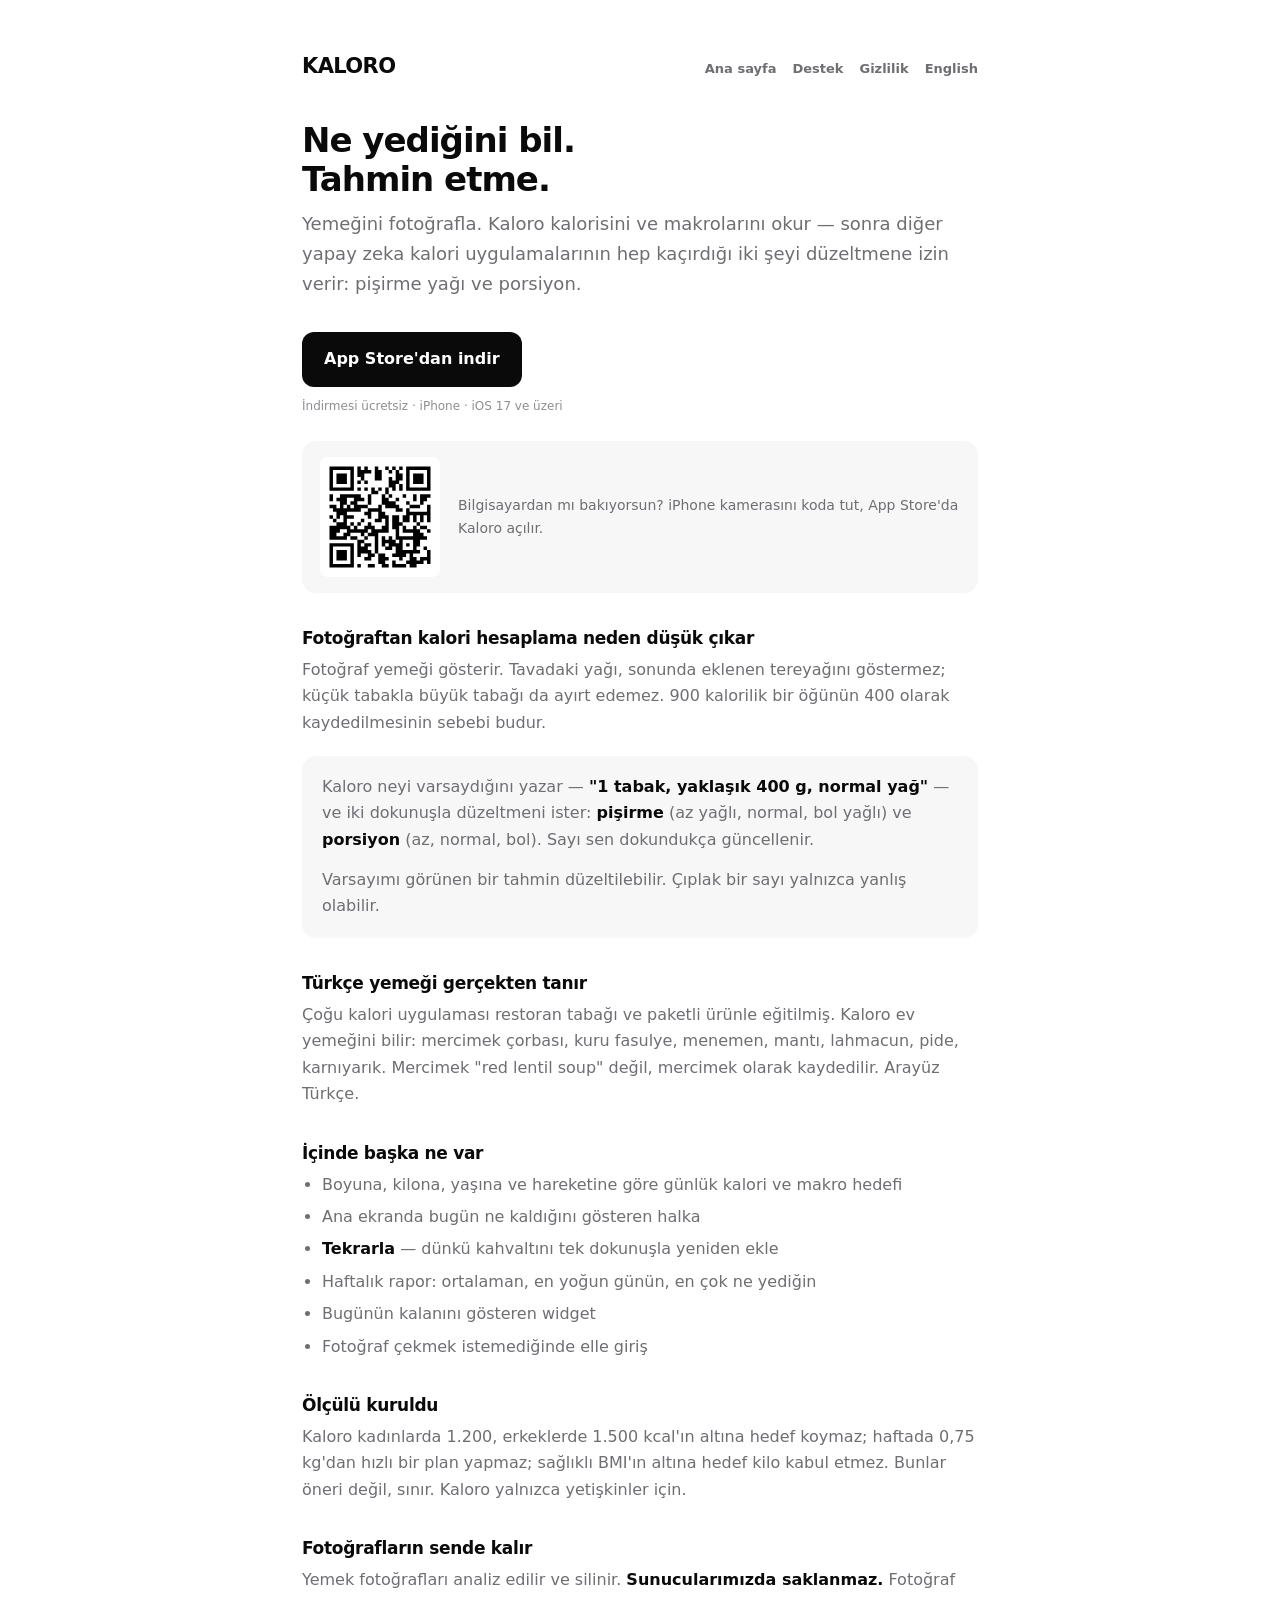
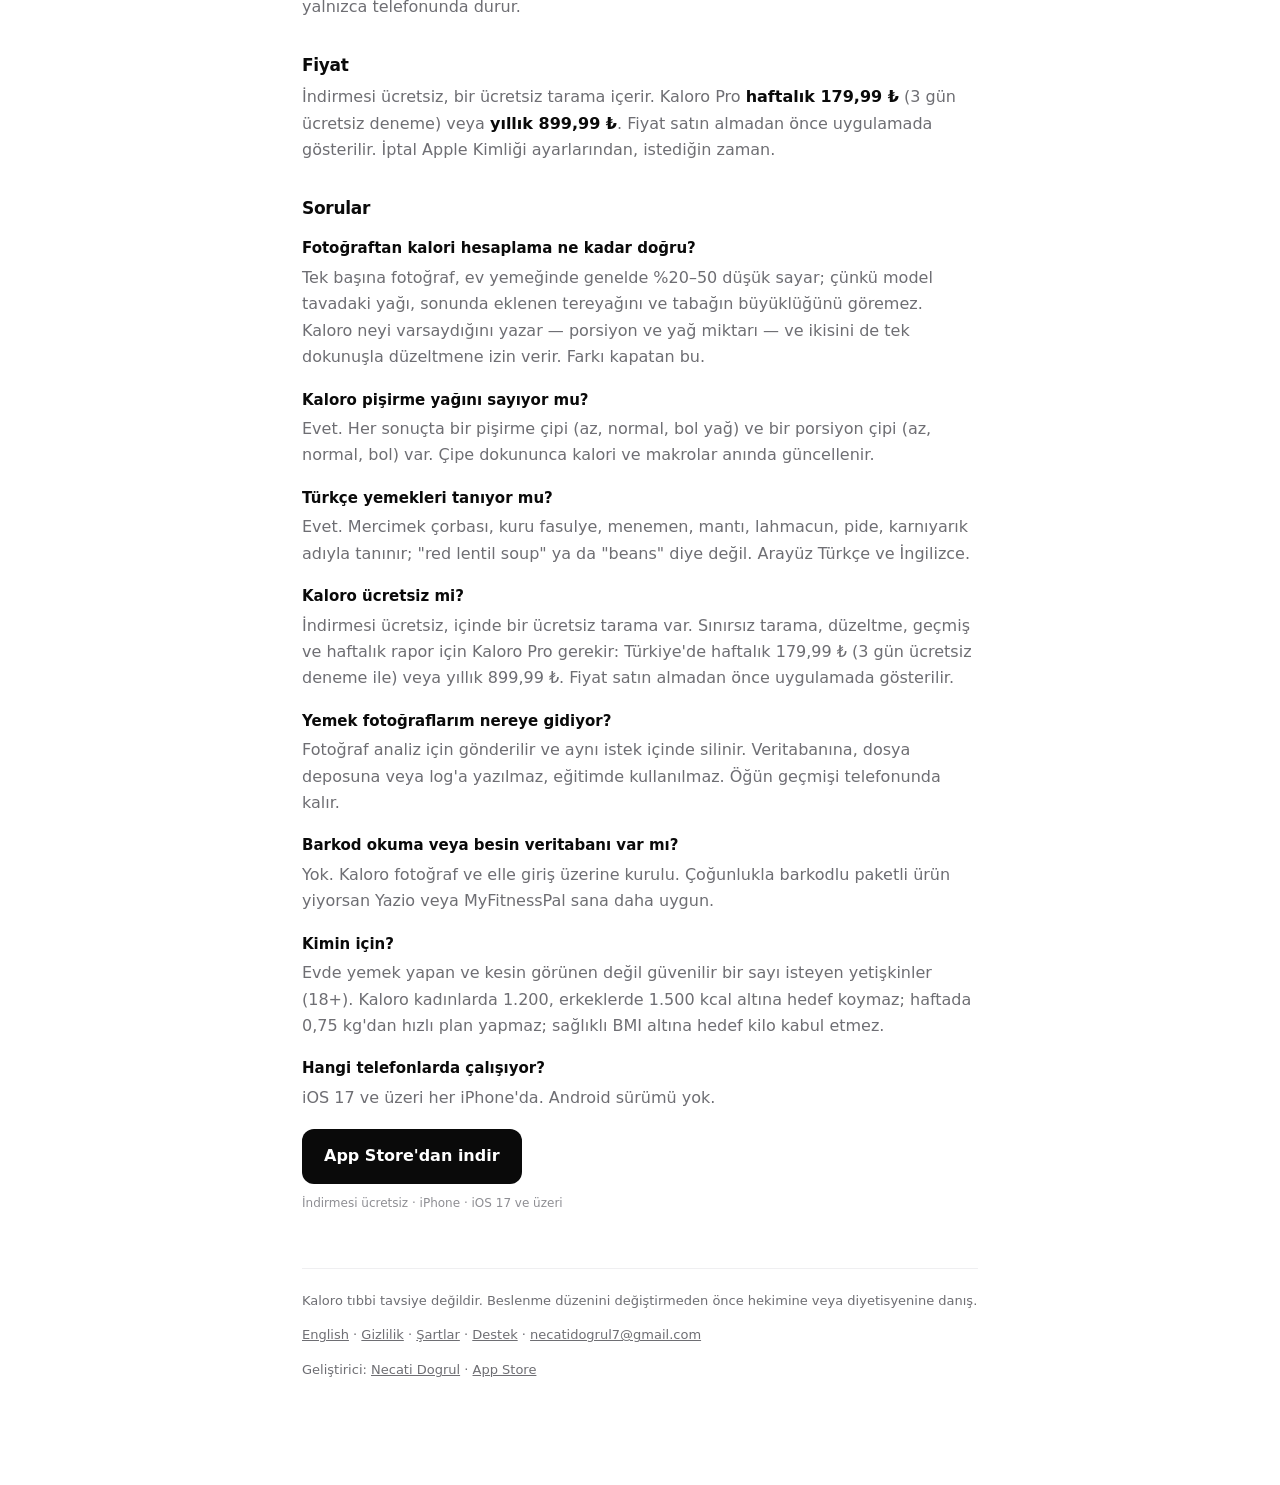
==== tr/index.html @ d6ce7ceb "Full SEO/GEO set: JSON-LD, OG image, hreflang, markdown twins, llms.txt, Turkish page, comparison ar" ====
<!doctype html><html lang="tr"><head>
<meta charset="utf-8"><meta name="viewport" content="width=device-width,initial-scale=1">
<meta name="apple-itunes-app" content="app-id=6808956115">
<title>Kaloro — Fotoğraftan Kalori Hesaplama: Yağı da Sayan Yapay Zeka Kalori Uygulaması</title>
<meta name="description" content="Fotoğraftan kalori hesaplayan Türkçe yapay zeka uygulaması. Yemeği fotoğrafla, kalori ve makroyu al, yağı ve porsiyonu tek dokunuşla düzelt. Türk yemeğini tanır. iPhone.">
<link rel="canonical" href="https://necatidogrul.github.io/kaloro-site/tr/">
<link rel="alternate" hreflang="en" href="https://necatidogrul.github.io/kaloro-site/">
<link rel="alternate" hreflang="tr" href="https://necatidogrul.github.io/kaloro-site/tr/">
<link rel="alternate" hreflang="x-default" href="https://necatidogrul.github.io/kaloro-site/">
<meta property="og:type" content="website">
<meta property="og:site_name" content="Kaloro">
<meta property="og:title" content="Kaloro — Fotoğraftan kalori. Yağı da sayar.">
<meta property="og:description" content="Yapay zeka kalori hesaplama: varsayımı gösterir, düzeltmene izin verir. Türkçe yemek, Türkçe arayüz, saklanmayan fotoğraf.">
<meta property="og:url" content="https://necatidogrul.github.io/kaloro-site/tr/">
<meta property="og:image" content="https://necatidogrul.github.io/kaloro-site/og-image.png">
<meta property="og:image:width" content="1200"><meta property="og:image:height" content="630">
<meta property="og:locale" content="tr_TR">
<meta name="twitter:card" content="summary_large_image">
<meta name="twitter:title" content="Kaloro — Fotoğraftan kalori. Yağı da sayar.">
<meta name="twitter:description" content="Yapay zeka kalori hesaplama: varsayımı gösterir, düzeltmene izin verir. Türkçe yemek, Türkçe arayüz, saklanmayan fotoğraf.">
<meta name="twitter:image" content="https://necatidogrul.github.io/kaloro-site/og-image.png">
<meta name="theme-color" content="#0B0B0C">
<meta name="author" content="Necati Dogrul">
<script type="application/ld+json">{"@context": "https://schema.org", "@type": "MobileApplication", "name": "Kaloro: Kalori Hesaplama", "alternateName": ["Kaloro", "Kaloro AI", "Kaloro Calorie Tracker", "Kaloro Kalori Hesaplama", "Kaloro Kalori"], "operatingSystem": "iOS 17.0 veya üzeri", "applicationCategory": "HealthApplication", "applicationSubCategory": "Calorie counter", "inLanguage": ["en", "tr"], "description": "Fotoğraftan kalori hesaplayan yapay zeka uygulaması. Yemeği fotoğrafla, kalori ve makroları al, sonra her fotoğrafın kaçırdığı iki şeyi düzelt: pişirme yağı ve porsiyon. Türkçe ev yemeklerini tanır. Fotoğraflar saklanmaz.", "url": "https://necatidogrul.github.io/kaloro-site/tr/", "installUrl": "https://apps.apple.com/app/id6808956115", "downloadUrl": "https://apps.apple.com/app/id6808956115", "datePublished": "2026-09-11", "author": {"@type": "Person", "name": "Necati Dogrul", "url": "https://necatidogrul.dev"}, "offers": [{"@type": "Offer", "price": "0", "priceCurrency": "TRY", "description": "Ücretsiz indirme, bir ücretsiz tarama"}, {"@type": "Offer", "price": "179.99", "priceCurrency": "TRY", "description": "Kaloro Pro haftalık, 3 gün ücretsiz deneme"}, {"@type": "Offer", "price": "899.99", "priceCurrency": "TRY", "description": "Kaloro Pro yıllık"}], "featureList": ["Photo calorie and macro estimate", "Cooking-oil correction chip", "Portion-size correction chip", "Turkish home-cooking recognition", "Daily calorie and macro targets", "Repeat yesterday's meal", "Weekly report", "Home screen widget", "Manual entry"], "screenshot": "https://necatidogrul.github.io/kaloro-site/og-image.png"}</script>
<script type="application/ld+json">{"@context": "https://schema.org", "@type": "FAQPage", "inLanguage": "tr", "mainEntity": [{"@type": "Question", "name": "Fotoğraftan kalori hesaplama ne kadar doğru?", "acceptedAnswer": {"@type": "Answer", "text": "Tek başına fotoğraf, ev yemeğinde genelde %20–50 düşük sayar; çünkü model tavadaki yağı, sonunda eklenen tereyağını ve tabağın büyüklüğünü göremez. Kaloro neyi varsaydığını yazar — porsiyon ve yağ miktarı — ve ikisini de tek dokunuşla düzeltmene izin verir. Farkı kapatan bu."}}, {"@type": "Question", "name": "Kaloro pişirme yağını sayıyor mu?", "acceptedAnswer": {"@type": "Answer", "text": "Evet. Her sonuçta bir pişirme çipi (az, normal, bol yağ) ve bir porsiyon çipi (az, normal, bol) var. Çipe dokununca kalori ve makrolar anında güncellenir."}}, {"@type": "Question", "name": "Türkçe yemekleri tanıyor mu?", "acceptedAnswer": {"@type": "Answer", "text": "Evet. Mercimek çorbası, kuru fasulye, menemen, mantı, lahmacun, pide, karnıyarık adıyla tanınır; \"red lentil soup\" ya da \"beans\" diye değil. Arayüz Türkçe ve İngilizce."}}, {"@type": "Question", "name": "Kaloro ücretsiz mi?", "acceptedAnswer": {"@type": "Answer", "text": "İndirmesi ücretsiz, içinde bir ücretsiz tarama var. Sınırsız tarama, düzeltme, geçmiş ve haftalık rapor için Kaloro Pro gerekir: Türkiye'de haftalık 179,99 ₺ (3 gün ücretsiz deneme ile) veya yıllık 899,99 ₺. Fiyat satın almadan önce uygulamada gösterilir."}}, {"@type": "Question", "name": "Yemek fotoğraflarım nereye gidiyor?", "acceptedAnswer": {"@type": "Answer", "text": "Fotoğraf analiz için gönderilir ve aynı istek içinde silinir. Veritabanına, dosya deposuna veya log'a yazılmaz, eğitimde kullanılmaz. Öğün geçmişi telefonunda kalır."}}, {"@type": "Question", "name": "Barkod okuma veya besin veritabanı var mı?", "acceptedAnswer": {"@type": "Answer", "text": "Yok. Kaloro fotoğraf ve elle giriş üzerine kurulu. Çoğunlukla barkodlu paketli ürün yiyorsan Yazio veya MyFitnessPal sana daha uygun."}}, {"@type": "Question", "name": "Kimin için?", "acceptedAnswer": {"@type": "Answer", "text": "Evde yemek yapan ve kesin görünen değil güvenilir bir sayı isteyen yetişkinler (18+). Kaloro kadınlarda 1.200, erkeklerde 1.500 kcal altına hedef koymaz; haftada 0,75 kg'dan hızlı plan yapmaz; sağlıklı BMI altına hedef kilo kabul etmez."}}, {"@type": "Question", "name": "Hangi telefonlarda çalışıyor?", "acceptedAnswer": {"@type": "Answer", "text": "iOS 17 ve üzeri her iPhone'da. Android sürümü yok."}}]}</script>

<link rel="stylesheet" href="../style.css"></head><body><div class="wrap">
<header><a class="logo" href="../tr/">KALORO</a><nav><a href="../tr/">Ana sayfa</a><a href="../support.html">Destek</a><a href="../privacy.html">Gizlilik</a><a href="../">English</a></nav></header>
<h1>Ne yediğini bil.<br>Tahmin etme.</h1>
<p class="lede">Yemeğini fotoğrafla. Kaloro kalorisini ve makrolarını okur — sonra diğer yapay zeka kalori uygulamalarının hep kaçırdığı iki şeyi düzeltmene izin verir: pişirme yağı ve porsiyon.</p>
<a class="cta" href="https://apps.apple.com/app/id6808956115">App Store'dan indir</a><span class="sub">İndirmesi ücretsiz · iPhone · iOS 17 ve üzeri</span>
<div class="qr"><div><svg width="120" height="120" role="img" aria-label="QR code linking to Kaloro on the App Store" version="1.1" viewBox="0 0 31 31" xmlns="http://www.w3.org/2000/svg"><path d="M1,1H2V2H1zM2,1H3V2H2zM3,1H4V2H3zM4,1H5V2H4zM5,1H6V2H5zM6,1H7V2H6zM7,1H8V2H7zM9,1H10V2H9zM11,1H12V2H11zM14,1H15V2H14zM17,1H18V2H17zM19,1H20V2H19zM21,1H22V2H21zM23,1H24V2H23zM24,1H25V2H24zM25,1H26V2H25zM26,1H27V2H26zM27,1H28V2H27zM28,1H29V2H28zM29,1H30V2H29zM1,2H2V3H1zM7,2H8V3H7zM9,2H10V3H9zM10,2H11V3H10zM11,2H12V3H11zM12,2H13V3H12zM14,2H15V3H14zM15,2H16V3H15zM18,2H19V3H18zM20,2H21V3H20zM23,2H24V3H23zM29,2H30V3H29zM1,3H2V4H1zM3,3H4V4H3zM4,3H5V4H4zM5,3H6V4H5zM7,3H8V4H7zM9,3H10V4H9zM10,3H11V4H10zM14,3H15V4H14zM15,3H16V4H15zM20,3H21V4H20zM21,3H22V4H21zM23,3H24V4H23zM25,3H26V4H25zM26,3H27V4H26zM27,3H28V4H27zM29,3H30V4H29zM1,4H2V5H1zM3,4H4V5H3zM4,4H5V5H4zM5,4H6V5H5zM7,4H8V5H7zM10,4H11V5H10zM14,4H15V5H14zM15,4H16V5H15zM18,4H19V5H18zM20,4H21V5H20zM21,4H22V5H21zM23,4H24V5H23zM25,4H26V5H25zM26,4H27V5H26zM27,4H28V5H27zM29,4H30V5H29zM1,5H2V6H1zM3,5H4V6H3zM4,5H5V6H4zM5,5H6V6H5zM7,5H8V6H7zM9,5H10V6H9zM11,5H12V6H11zM18,5H19V6H18zM19,5H20V6H19zM20,5H21V6H20zM23,5H24V6H23zM25,5H26V6H25zM26,5H27V6H26zM27,5H28V6H27zM29,5H30V6H29zM1,6H2V7H1zM7,6H8V7H7zM18,6H19V7H18zM19,6H20V7H19zM21,6H22V7H21zM23,6H24V7H23zM29,6H30V7H29zM1,7H2V8H1zM2,7H3V8H2zM3,7H4V8H3zM4,7H5V8H4zM5,7H6V8H5zM6,7H7V8H6zM7,7H8V8H7zM9,7H10V8H9zM11,7H12V8H11zM13,7H14V8H13zM15,7H16V8H15zM17,7H18V8H17zM19,7H20V8H19zM21,7H22V8H21zM23,7H24V8H23zM24,7H25V8H24zM25,7H26V8H25zM26,7H27V8H26zM27,7H28V8H27zM28,7H29V8H28zM29,7H30V8H29zM13,8H14V9H13zM14,8H15V9H14zM17,8H18V9H17zM1,9H2V10H1zM4,9H5V10H4zM5,9H6V10H5zM6,9H7V10H6zM7,9H8V10H7zM8,9H9V10H8zM9,9H10V10H9zM12,9H13V10H12zM16,9H17V10H16zM18,9H19V10H18zM22,9H23V10H22zM25,9H26V10H25zM27,9H28V10H27zM28,9H29V10H28zM29,9H30V10H29zM1,10H2V11H1zM3,10H4V11H3zM4,10H5V11H4zM5,10H6V11H5zM8,10H9V11H8zM9,10H10V11H9zM10,10H11V11H10zM12,10H13V11H12zM16,10H17V11H16zM17,10H18V11H17zM20,10H21V11H20zM25,10H26V11H25zM27,10H28V11H27zM28,10H29V11H28zM4,11H5V12H4zM5,11H6V12H5zM7,11H8V12H7zM8,11H9V12H8zM12,11H13V12H12zM16,11H17V12H16zM17,11H18V12H17zM18,11H19V12H18zM19,11H20V12H19zM23,11H24V12H23zM27,11H28V12H27zM1,12H2V13H1zM2,12H3V13H2zM4,12H5V13H4zM6,12H7V13H6zM8,12H9V13H8zM9,12H10V13H9zM10,12H11V13H10zM11,12H12V13H11zM15,12H16V13H15zM17,12H18V13H17zM18,12H19V13H18zM19,12H20V13H19zM20,12H21V13H20zM24,12H25V13H24zM25,12H26V13H25zM26,12H27V13H26zM29,12H30V13H29zM2,13H3V14H2zM3,13H4V14H3zM4,13H5V14H4zM5,13H6V14H5zM6,13H7V14H6zM7,13H8V14H7zM8,13H9V14H8zM9,13H10V14H9zM12,13H13V14H12zM13,13H14V14H13zM14,13H15V14H14zM15,13H16V14H15zM20,13H21V14H20zM21,13H22V14H21zM23,13H24V14H23zM29,13H30V14H29zM3,14H4V15H3zM4,14H5V15H4zM5,14H6V15H5zM11,14H12V15H11zM12,14H13V15H12zM15,14H16V15H15zM16,14H17V15H16zM23,14H24V15H23zM24,14H25V15H24zM25,14H26V15H25zM26,14H27V15H26zM27,14H28V15H27zM28,14H29V15H28zM29,14H30V15H29zM1,15H2V16H1zM3,15H4V16H3zM5,15H6V16H5zM6,15H7V16H6zM7,15H8V16H7zM12,15H13V16H12zM15,15H16V16H15zM16,15H17V16H16zM17,15H18V16H17zM19,15H20V16H19zM20,15H21V16H20zM22,15H23V16H22zM23,15H24V16H23zM25,15H26V16H25zM27,15H28V16H27zM29,15H30V16H29zM2,16H3V17H2zM5,16H6V17H5zM10,16H11V17H10zM14,16H15V17H14zM15,16H16V17H15zM17,16H18V17H17zM19,16H20V17H19zM20,16H21V17H20zM22,16H23V17H22zM23,16H24V17H23zM25,16H26V17H25zM27,16H28V17H27zM29,16H30V17H29zM3,17H4V18H3zM4,17H5V18H4zM5,17H6V18H5zM7,17H8V18H7zM9,17H10V18H9zM12,17H13V18H12zM17,17H18V18H17zM19,17H20V18H19zM20,17H21V18H20zM21,17H22V18H21zM26,17H27V18H26zM1,18H2V19H1zM2,18H3V19H2zM3,18H4V19H3zM4,18H5V19H4zM5,18H6V19H5zM6,18H7V19H6zM8,18H9V19H8zM11,18H12V19H11zM12,18H13V19H12zM13,18H14V19H13zM16,18H17V19H16zM17,18H18V19H17zM19,18H20V19H19zM20,18H21V19H20zM22,18H23V19H22zM25,18H26V19H25zM27,18H28V19H27zM28,18H29V19H28zM1,19H2V20H1zM2,19H3V20H2zM3,19H4V20H3zM6,19H7V20H6zM7,19H8V20H7zM8,19H9V20H8zM9,19H10V20H9zM10,19H11V20H10zM11,19H12V20H11zM13,19H14V20H13zM14,19H15V20H14zM15,19H16V20H15zM16,19H17V20H16zM17,19H18V20H17zM20,19H21V20H20zM22,19H23V20H22zM23,19H24V20H23zM24,19H25V20H24zM25,19H26V20H25zM26,19H27V20H26zM29,19H30V20H29zM1,20H2V21H1zM2,20H3V21H2zM5,20H6V21H5zM6,20H7V21H6zM10,20H11V21H10zM12,20H13V21H12zM13,20H14V21H13zM14,20H15V21H14zM20,20H21V21H20zM25,20H26V21H25zM26,20H27V21H26zM27,20H28V21H27zM1,21H2V22H1zM2,21H3V22H2zM3,21H4V22H3zM4,21H5V22H4zM5,21H6V22H5zM7,21H8V22H7zM8,21H9V22H8zM11,21H12V22H11zM14,21H15V22H14zM16,21H17V22H16zM18,21H19V22H18zM20,21H21V22H20zM21,21H22V22H21zM22,21H23V22H22zM23,21H24V22H23zM24,21H25V22H24zM25,21H26V22H25zM26,21H27V22H26zM27,21H28V22H27zM28,21H29V22H28zM9,22H10V23H9zM10,22H11V23H10zM14,22H15V23H14zM16,22H17V23H16zM17,22H18V23H17zM18,22H19V23H18zM19,22H20V23H19zM21,22H22V23H21zM25,22H26V23H25zM26,22H27V23H26zM1,23H2V24H1zM2,23H3V24H2zM3,23H4V24H3zM4,23H5V24H4zM5,23H6V24H5zM6,23H7V24H6zM7,23H8V24H7zM9,23H10V24H9zM11,23H12V24H11zM12,23H13V24H12zM14,23H15V24H14zM16,23H17V24H16zM18,23H19V24H18zM19,23H20V24H19zM20,23H21V24H20zM21,23H22V24H21zM23,23H24V24H23zM25,23H26V24H25zM26,23H27V24H26zM1,24H2V25H1zM7,24H8V25H7zM9,24H10V25H9zM10,24H11V25H10zM11,24H12V25H11zM14,24H15V25H14zM17,24H18V25H17zM18,24H19V25H18zM20,24H21V25H20zM21,24H22V25H21zM25,24H26V25H25zM28,24H29V25H28zM1,25H2V26H1zM3,25H4V26H3zM4,25H5V26H4zM5,25H6V26H5zM7,25H8V26H7zM9,25H10V26H9zM10,25H11V26H10zM11,25H12V26H11zM12,25H13V26H12zM14,25H15V26H14zM20,25H21V26H20zM21,25H22V26H21zM22,25H23V26H22zM23,25H24V26H23zM24,25H25V26H24zM25,25H26V26H25zM26,25H27V26H26zM29,25H30V26H29zM1,26H2V27H1zM3,26H4V27H3zM4,26H5V27H4zM5,26H6V27H5zM7,26H8V27H7zM9,26H10V27H9zM12,26H13V27H12zM13,26H14V27H13zM15,26H16V27H15zM16,26H17V27H16zM19,26H20V27H19zM20,26H21V27H20zM21,26H22V27H21zM22,26H23V27H22zM24,26H25V27H24zM29,26H30V27H29zM1,27H2V28H1zM3,27H4V28H3zM4,27H5V28H4zM5,27H6V28H5zM7,27H8V28H7zM11,27H12V28H11zM12,27H13V28H12zM15,27H16V28H15zM16,27H17V28H16zM17,27H18V28H17zM21,27H22V28H21zM24,27H25V28H24zM25,27H26V28H25zM27,27H28V28H27zM28,27H29V28H28zM29,27H30V28H29zM1,28H2V29H1zM7,28H8V29H7zM15,28H16V29H15zM16,28H17V29H16zM19,28H20V29H19zM23,28H24V29H23zM24,28H25V29H24zM25,28H26V29H25zM26,28H27V29H26zM27,28H28V29H27zM29,28H30V29H29zM1,29H2V30H1zM2,29H3V30H2zM3,29H4V30H3zM4,29H5V30H4zM5,29H6V30H5zM6,29H7V30H6zM7,29H8V30H7zM9,29H10V30H9zM12,29H13V30H12zM13,29H14V30H13zM16,29H17V30H16zM17,29H18V30H17zM19,29H20V30H19zM20,29H21V30H20zM21,29H22V30H21zM22,29H23V30H22zM24,29H25V30H24zM25,29H26V30H25z" id="qr-path" fill="#000000" fill-opacity="1" fill-rule="nonzero" stroke="none"/></svg></div><p>Bilgisayardan mı bakıyorsun? iPhone kamerasını koda tut, App Store'da Kaloro açılır.</p></div>

<h2>Fotoğraftan kalori hesaplama neden düşük çıkar</h2>
<p>Fotoğraf yemeği gösterir. Tavadaki yağı, sonunda eklenen tereyağını göstermez; küçük tabakla büyük tabağı da ayırt edemez. 900 kalorilik bir öğünün 400 olarak kaydedilmesinin sebebi budur.</p>
<div class="card">
<p>Kaloro neyi varsaydığını yazar — <strong>"1 tabak, yaklaşık 400 g, normal yağ"</strong> — ve iki dokunuşla düzeltmeni ister: <strong>pişirme</strong> (az yağlı, normal, bol yağlı) ve <strong>porsiyon</strong> (az, normal, bol). Sayı sen dokundukça güncellenir.</p>
<p>Varsayımı görünen bir tahmin düzeltilebilir. Çıplak bir sayı yalnızca yanlış olabilir.</p>
</div>

<h2>Türkçe yemeği gerçekten tanır</h2>
<p>Çoğu kalori uygulaması restoran tabağı ve paketli ürünle eğitilmiş. Kaloro ev yemeğini bilir: mercimek çorbası, kuru fasulye, menemen, mantı, lahmacun, pide, karnıyarık. Mercimek "red lentil soup" değil, mercimek olarak kaydedilir. Arayüz Türkçe.</p>

<h2>İçinde başka ne var</h2>
<ul>
<li>Boyuna, kilona, yaşına ve hareketine göre günlük kalori ve makro hedefi</li>
<li>Ana ekranda bugün ne kaldığını gösteren halka</li>
<li><strong>Tekrarla</strong> — dünkü kahvaltını tek dokunuşla yeniden ekle</li>
<li>Haftalık rapor: ortalaman, en yoğun günün, en çok ne yediğin</li>
<li>Bugünün kalanını gösteren widget</li>
<li>Fotoğraf çekmek istemediğinde elle giriş</li>
</ul>

<h2>Ölçülü kuruldu</h2>
<p>Kaloro kadınlarda 1.200, erkeklerde 1.500 kcal'ın altına hedef koymaz; haftada 0,75 kg'dan hızlı bir plan yapmaz; sağlıklı BMI'ın altına hedef kilo kabul etmez. Bunlar öneri değil, sınır. Kaloro yalnızca yetişkinler için.</p>

<h2>Fotoğrafların sende kalır</h2>
<p>Yemek fotoğrafları analiz edilir ve silinir. <strong>Sunucularımızda saklanmaz.</strong> Fotoğraf yalnızca telefonunda durur.</p>

<h2>Fiyat</h2>
<p>İndirmesi ücretsiz, bir ücretsiz tarama içerir. Kaloro Pro <strong>haftalık 179,99 ₺</strong> (3 gün ücretsiz deneme) veya <strong>yıllık 899,99 ₺</strong>. Fiyat satın almadan önce uygulamada gösterilir. İptal Apple Kimliği ayarlarından, istediğin zaman.</p>

<h2>Sorular</h2>
<div class="faq"><h3>Fotoğraftan kalori hesaplama ne kadar doğru?</h3><p>Tek başına fotoğraf, ev yemeğinde genelde %20–50 düşük sayar; çünkü model tavadaki yağı, sonunda eklenen tereyağını ve tabağın büyüklüğünü göremez. Kaloro neyi varsaydığını yazar — porsiyon ve yağ miktarı — ve ikisini de tek dokunuşla düzeltmene izin verir. Farkı kapatan bu.</p><h3>Kaloro pişirme yağını sayıyor mu?</h3><p>Evet. Her sonuçta bir pişirme çipi (az, normal, bol yağ) ve bir porsiyon çipi (az, normal, bol) var. Çipe dokununca kalori ve makrolar anında güncellenir.</p><h3>Türkçe yemekleri tanıyor mu?</h3><p>Evet. Mercimek çorbası, kuru fasulye, menemen, mantı, lahmacun, pide, karnıyarık adıyla tanınır; "red lentil soup" ya da "beans" diye değil. Arayüz Türkçe ve İngilizce.</p><h3>Kaloro ücretsiz mi?</h3><p>İndirmesi ücretsiz, içinde bir ücretsiz tarama var. Sınırsız tarama, düzeltme, geçmiş ve haftalık rapor için Kaloro Pro gerekir: Türkiye'de haftalık 179,99 ₺ (3 gün ücretsiz deneme ile) veya yıllık 899,99 ₺. Fiyat satın almadan önce uygulamada gösterilir.</p><h3>Yemek fotoğraflarım nereye gidiyor?</h3><p>Fotoğraf analiz için gönderilir ve aynı istek içinde silinir. Veritabanına, dosya deposuna veya log'a yazılmaz, eğitimde kullanılmaz. Öğün geçmişi telefonunda kalır.</p><h3>Barkod okuma veya besin veritabanı var mı?</h3><p>Yok. Kaloro fotoğraf ve elle giriş üzerine kurulu. Çoğunlukla barkodlu paketli ürün yiyorsan Yazio veya MyFitnessPal sana daha uygun.</p><h3>Kimin için?</h3><p>Evde yemek yapan ve kesin görünen değil güvenilir bir sayı isteyen yetişkinler (18+). Kaloro kadınlarda 1.200, erkeklerde 1.500 kcal altına hedef koymaz; haftada 0,75 kg'dan hızlı plan yapmaz; sağlıklı BMI altına hedef kilo kabul etmez.</p><h3>Hangi telefonlarda çalışıyor?</h3><p>iOS 17 ve üzeri her iPhone'da. Android sürümü yok.</p></div>

<a class="cta" href="https://apps.apple.com/app/id6808956115">App Store'dan indir</a><span class="sub">İndirmesi ücretsiz · iPhone · iOS 17 ve üzeri</span>
<footer><p>Kaloro tıbbi tavsiye değildir. Beslenme düzenini değiştirmeden önce hekimine veya diyetisyenine danış.</p><p><a href="../">English</a> · <a href="../privacy.html">Gizlilik</a> · <a href="../terms.html">Şartlar</a> · <a href="../support.html">Destek</a> · <a href="mailto:necatidogrul7@gmail.com">necatidogrul7@gmail.com</a></p><p>Geliştirici: <a href="https://necatidogrul.dev">Necati Dogrul</a> · <a href="https://apps.apple.com/app/id6808956115">App Store</a></p></footer></div></body></html>
---- style.css ----
:root { --ink:#0A0A0A; --soft:#6E6E73; --faint:#8E8E93; --line:#EFEFF1; --field:#F7F7F8; --bg:#fff; }
@media (prefers-color-scheme: dark) {
  :root { --ink:#F2F2F4; --soft:#9A9AA0; --faint:#74747A; --line:#1E1E21; --field:#151517; --bg:#0B0B0C; }
}
* { box-sizing: border-box; }
body { margin:0; background:var(--bg); color:var(--ink);
       font:16px/1.65 -apple-system,"SF Pro Text",system-ui,sans-serif;
       -webkit-font-smoothing:antialiased; }
.wrap { max-width:720px; margin:0 auto; padding:56px 22px 90px; }
header { display:flex; align-items:baseline; gap:14px; margin-bottom:44px; }
.logo { font:800 21px/1 system-ui; letter-spacing:-.6px; text-decoration:none; color:var(--ink); }
nav { margin-left:auto; display:flex; gap:16px; }
nav a { font:600 13px/1 system-ui; color:var(--soft); text-decoration:none; }
nav a:hover { color:var(--ink); }
h1 { font:800 34px/1.15 system-ui; letter-spacing:-1px; margin:0 0 10px; }
h2 { font:800 17px/1.3 system-ui; letter-spacing:-.3px; margin:34px 0 8px; }
h3 { font:700 14px/1.3 system-ui; margin:22px 0 6px; color:var(--soft); }
p, li { color:var(--soft); }
p { margin:0 0 14px; }
ul { padding-left:20px; margin:0 0 14px; }
li { margin-bottom:6px; }
strong { color:var(--ink); }
.lede { font-size:18px; color:var(--soft); margin-bottom:30px; }
.meta { font:500 12px/1.5 system-ui; color:var(--faint); margin-bottom:30px; }
.card { background:var(--field); border-radius:14px; padding:18px 20px; margin:20px 0; }
.card p:last-child { margin-bottom:0; }
footer { border-top:1px solid var(--line); margin-top:56px; padding-top:22px;
         font:500 13px/1.6 system-ui; color:var(--faint); }
footer a { color:var(--soft); }
a { color:var(--ink); }
.tr { border-left:3px solid var(--line); padding-left:16px; margin-top:26px; }

.cta { display:inline-block; background:var(--ink); color:var(--bg); text-decoration:none; font-weight:600; padding:14px 22px; border-radius:12px; margin:4px 0 28px; }
.cta:hover { opacity:.88; }

.sub { display:block; font:500 12px/1.5 system-ui; color:var(--faint); margin:-18px 0 26px; }
.qr { display:none; }
@media (min-width: 900px) { .qr { display:flex; gap:18px; align-items:center; background:var(--field); border-radius:14px; padding:16px 18px; margin:0 0 30px; }
  .qr svg { display:block; background:#fff; padding:6px; border-radius:8px; } .qr p { margin:0; font-size:14px; } }
table { width:100%; border-collapse:collapse; margin:14px 0 22px; font-size:14px; }
th, td { text-align:left; padding:9px 10px; border-bottom:1px solid var(--line); vertical-align:top; color:var(--soft); }
th { color:var(--ink); font-weight:700; }
.tablewrap { overflow-x:auto; }
.faq h3 { color:var(--ink); font-size:15px; margin-top:20px; }
.disclosure { background:var(--field); border-radius:14px; padding:14px 18px; font-size:14px; margin:0 0 22px; }
.disclosure p { margin:0; }
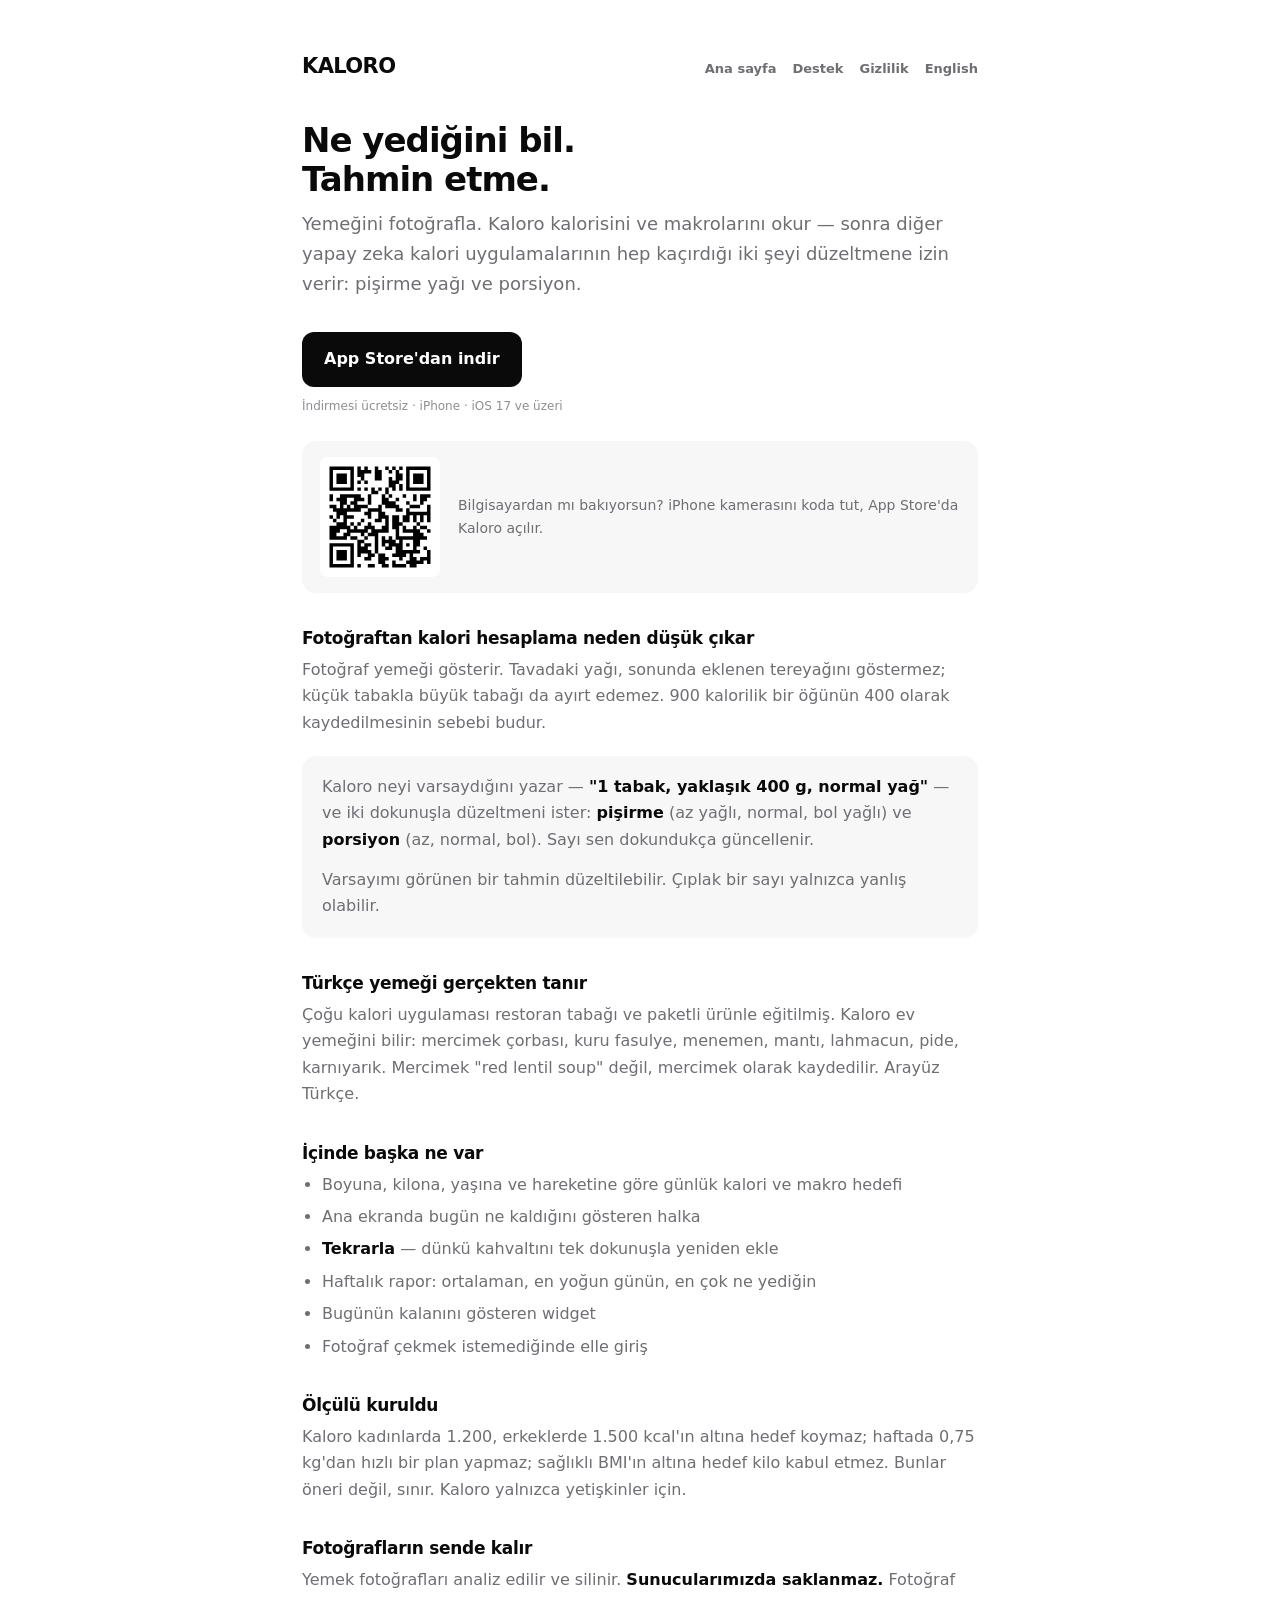
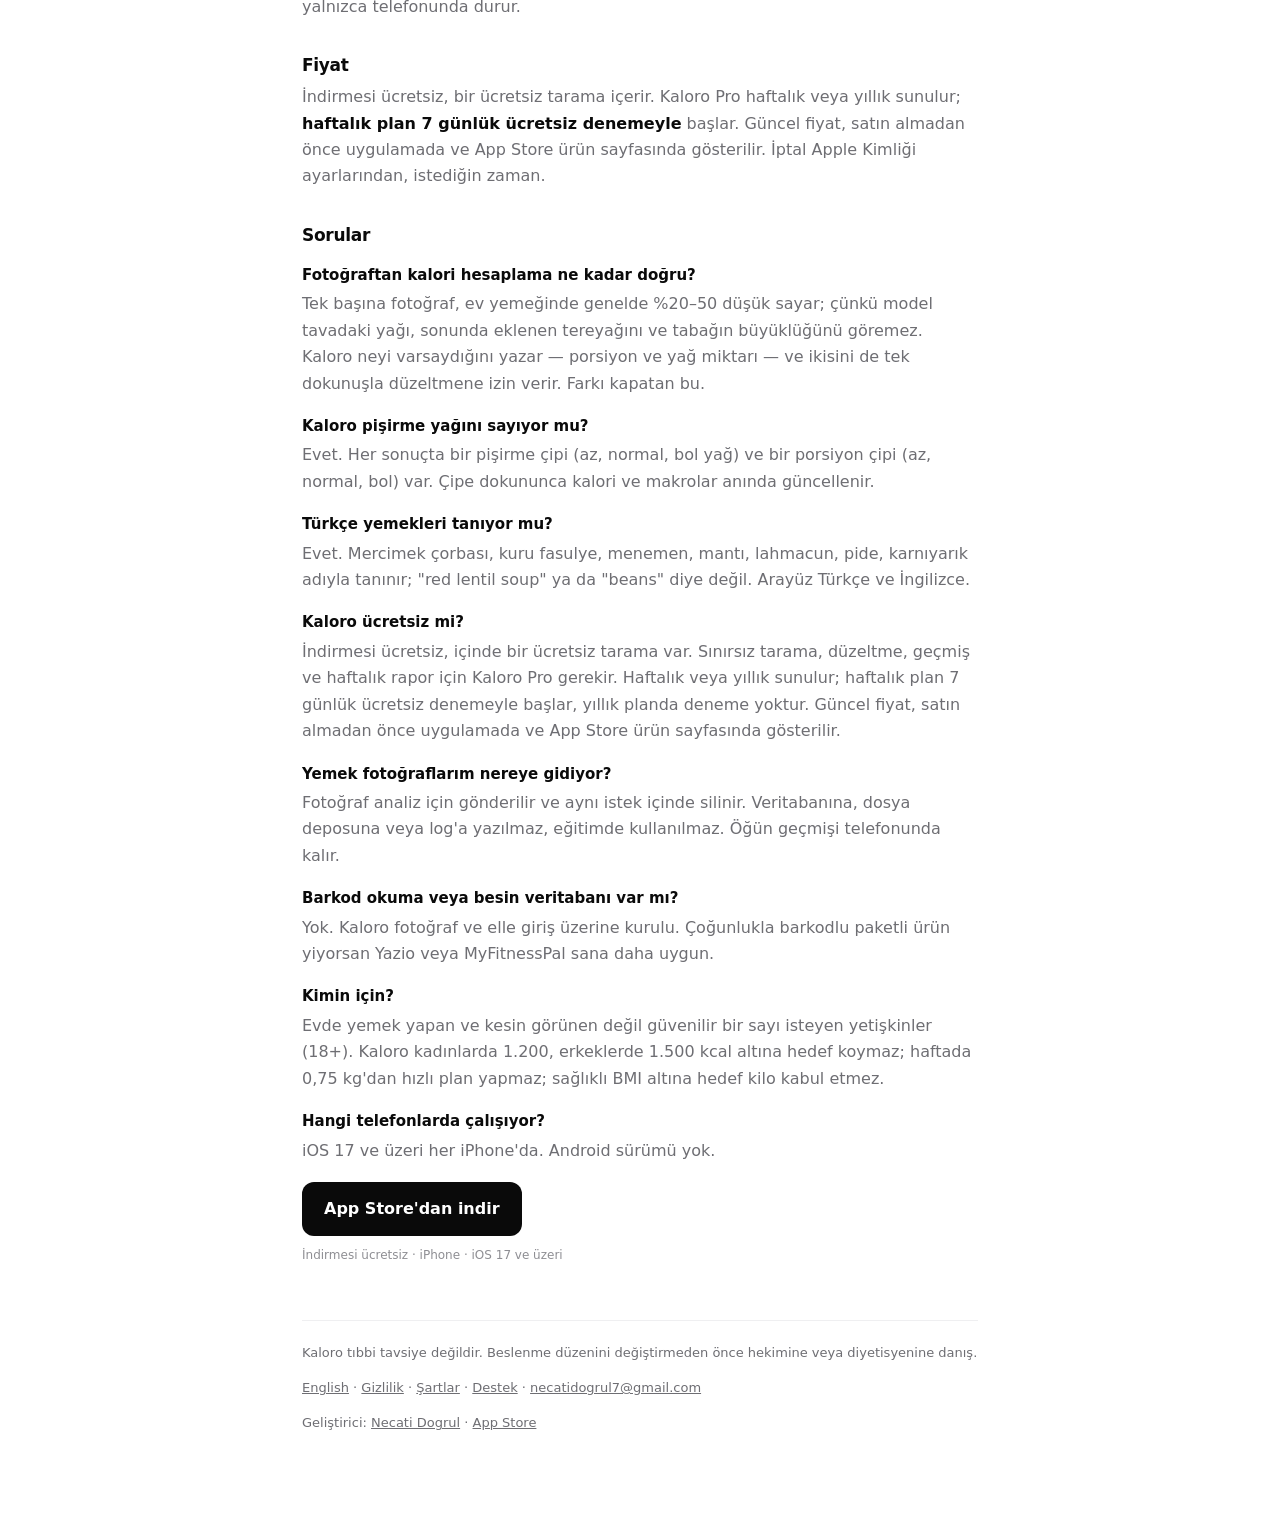
==== commit c272085d: "Correct trial, price and plan claims against App Store Connect Co-Authored-By: Claude Opus 5 (1M con" ====
--- a/tr/index.html
+++ b/tr/index.html
@@ -21,8 +21,8 @@
 <meta name="twitter:image" content="https://necatidogrul.github.io/kaloro-site/og-image.png">
 <meta name="theme-color" content="#0B0B0C">
 <meta name="author" content="Necati Dogrul">
-<script type="application/ld+json">{"@context": "https://schema.org", "@type": "MobileApplication", "name": "Kaloro: Kalori Hesaplama", "alternateName": ["Kaloro", "Kaloro AI", "Kaloro Calorie Tracker", "Kaloro Kalori Hesaplama", "Kaloro Kalori"], "operatingSystem": "iOS 17.0 veya üzeri", "applicationCategory": "HealthApplication", "applicationSubCategory": "Calorie counter", "inLanguage": ["en", "tr"], "description": "Fotoğraftan kalori hesaplayan yapay zeka uygulaması. Yemeği fotoğrafla, kalori ve makroları al, sonra her fotoğrafın kaçırdığı iki şeyi düzelt: pişirme yağı ve porsiyon. Türkçe ev yemeklerini tanır. Fotoğraflar saklanmaz.", "url": "https://necatidogrul.github.io/kaloro-site/tr/", "installUrl": "https://apps.apple.com/app/id6808956115", "downloadUrl": "https://apps.apple.com/app/id6808956115", "datePublished": "2026-09-11", "author": {"@type": "Person", "name": "Necati Dogrul", "url": "https://necatidogrul.dev"}, "offers": [{"@type": "Offer", "price": "0", "priceCurrency": "TRY", "description": "Ücretsiz indirme, bir ücretsiz tarama"}, {"@type": "Offer", "price": "179.99", "priceCurrency": "TRY", "description": "Kaloro Pro haftalık, 3 gün ücretsiz deneme"}, {"@type": "Offer", "price": "899.99", "priceCurrency": "TRY", "description": "Kaloro Pro yıllık"}], "featureList": ["Photo calorie and macro estimate", "Cooking-oil correction chip", "Portion-size correction chip", "Turkish home-cooking recognition", "Daily calorie and macro targets", "Repeat yesterday's meal", "Weekly report", "Home screen widget", "Manual entry"], "screenshot": "https://necatidogrul.github.io/kaloro-site/og-image.png"}</script>
-<script type="application/ld+json">{"@context": "https://schema.org", "@type": "FAQPage", "inLanguage": "tr", "mainEntity": [{"@type": "Question", "name": "Fotoğraftan kalori hesaplama ne kadar doğru?", "acceptedAnswer": {"@type": "Answer", "text": "Tek başına fotoğraf, ev yemeğinde genelde %20–50 düşük sayar; çünkü model tavadaki yağı, sonunda eklenen tereyağını ve tabağın büyüklüğünü göremez. Kaloro neyi varsaydığını yazar — porsiyon ve yağ miktarı — ve ikisini de tek dokunuşla düzeltmene izin verir. Farkı kapatan bu."}}, {"@type": "Question", "name": "Kaloro pişirme yağını sayıyor mu?", "acceptedAnswer": {"@type": "Answer", "text": "Evet. Her sonuçta bir pişirme çipi (az, normal, bol yağ) ve bir porsiyon çipi (az, normal, bol) var. Çipe dokununca kalori ve makrolar anında güncellenir."}}, {"@type": "Question", "name": "Türkçe yemekleri tanıyor mu?", "acceptedAnswer": {"@type": "Answer", "text": "Evet. Mercimek çorbası, kuru fasulye, menemen, mantı, lahmacun, pide, karnıyarık adıyla tanınır; \"red lentil soup\" ya da \"beans\" diye değil. Arayüz Türkçe ve İngilizce."}}, {"@type": "Question", "name": "Kaloro ücretsiz mi?", "acceptedAnswer": {"@type": "Answer", "text": "İndirmesi ücretsiz, içinde bir ücretsiz tarama var. Sınırsız tarama, düzeltme, geçmiş ve haftalık rapor için Kaloro Pro gerekir: Türkiye'de haftalık 179,99 ₺ (3 gün ücretsiz deneme ile) veya yıllık 899,99 ₺. Fiyat satın almadan önce uygulamada gösterilir."}}, {"@type": "Question", "name": "Yemek fotoğraflarım nereye gidiyor?", "acceptedAnswer": {"@type": "Answer", "text": "Fotoğraf analiz için gönderilir ve aynı istek içinde silinir. Veritabanına, dosya deposuna veya log'a yazılmaz, eğitimde kullanılmaz. Öğün geçmişi telefonunda kalır."}}, {"@type": "Question", "name": "Barkod okuma veya besin veritabanı var mı?", "acceptedAnswer": {"@type": "Answer", "text": "Yok. Kaloro fotoğraf ve elle giriş üzerine kurulu. Çoğunlukla barkodlu paketli ürün yiyorsan Yazio veya MyFitnessPal sana daha uygun."}}, {"@type": "Question", "name": "Kimin için?", "acceptedAnswer": {"@type": "Answer", "text": "Evde yemek yapan ve kesin görünen değil güvenilir bir sayı isteyen yetişkinler (18+). Kaloro kadınlarda 1.200, erkeklerde 1.500 kcal altına hedef koymaz; haftada 0,75 kg'dan hızlı plan yapmaz; sağlıklı BMI altına hedef kilo kabul etmez."}}, {"@type": "Question", "name": "Hangi telefonlarda çalışıyor?", "acceptedAnswer": {"@type": "Answer", "text": "iOS 17 ve üzeri her iPhone'da. Android sürümü yok."}}]}</script>
+<script type="application/ld+json">{"@context": "https://schema.org", "@type": "MobileApplication", "name": "Kaloro: Kalori Hesaplama", "alternateName": ["Kaloro", "Kaloro AI", "Kaloro Calorie Tracker", "Kaloro Kalori Hesaplama", "Kaloro Kalori"], "operatingSystem": "iOS 17.0 veya üzeri", "applicationCategory": "HealthApplication", "applicationSubCategory": "Calorie counter", "inLanguage": ["en", "tr"], "description": "Fotoğraftan kalori hesaplayan yapay zeka uygulaması. Yemeği fotoğrafla, kalori ve makroları al, sonra her fotoğrafın kaçırdığı iki şeyi düzelt: pişirme yağı ve porsiyon. Türkçe ev yemeklerini tanır. Fotoğraflar saklanmaz.", "url": "https://necatidogrul.github.io/kaloro-site/tr/", "installUrl": "https://apps.apple.com/app/id6808956115", "downloadUrl": "https://apps.apple.com/app/id6808956115", "datePublished": "2026-09-11", "author": {"@type": "Person", "name": "Necati Dogrul", "url": "https://necatidogrul.dev"}, "offers": [{"@type": "Offer", "price": "0", "priceCurrency": "TRY", "description": "Ücretsiz indirme, bir ücretsiz tarama"}, {"@type": "Offer", "price": "179.99", "priceCurrency": "TRY", "description": "Kaloro Pro haftalık, 7 gün ücretsiz deneme"}, {"@type": "Offer", "price": "799.99", "priceCurrency": "TRY", "description": "Kaloro Pro yıllık"}], "featureList": ["Photo calorie and macro estimate", "Cooking-oil correction chip", "Portion-size correction chip", "Turkish home-cooking recognition", "Daily calorie and macro targets", "Repeat yesterday's meal", "Weekly report", "Home screen widget", "Manual entry"], "screenshot": "https://necatidogrul.github.io/kaloro-site/og-image.png"}</script>
+<script type="application/ld+json">{"@context": "https://schema.org", "@type": "FAQPage", "inLanguage": "tr", "mainEntity": [{"@type": "Question", "name": "Fotoğraftan kalori hesaplama ne kadar doğru?", "acceptedAnswer": {"@type": "Answer", "text": "Tek başına fotoğraf, ev yemeğinde genelde %20–50 düşük sayar; çünkü model tavadaki yağı, sonunda eklenen tereyağını ve tabağın büyüklüğünü göremez. Kaloro neyi varsaydığını yazar — porsiyon ve yağ miktarı — ve ikisini de tek dokunuşla düzeltmene izin verir. Farkı kapatan bu."}}, {"@type": "Question", "name": "Kaloro pişirme yağını sayıyor mu?", "acceptedAnswer": {"@type": "Answer", "text": "Evet. Her sonuçta bir pişirme çipi (az, normal, bol yağ) ve bir porsiyon çipi (az, normal, bol) var. Çipe dokununca kalori ve makrolar anında güncellenir."}}, {"@type": "Question", "name": "Türkçe yemekleri tanıyor mu?", "acceptedAnswer": {"@type": "Answer", "text": "Evet. Mercimek çorbası, kuru fasulye, menemen, mantı, lahmacun, pide, karnıyarık adıyla tanınır; \"red lentil soup\" ya da \"beans\" diye değil. Arayüz Türkçe ve İngilizce."}}, {"@type": "Question", "name": "Kaloro ücretsiz mi?", "acceptedAnswer": {"@type": "Answer", "text": "İndirmesi ücretsiz, içinde bir ücretsiz tarama var. Sınırsız tarama, düzeltme, geçmiş ve haftalık rapor için Kaloro Pro gerekir. Haftalık veya yıllık sunulur; haftalık plan 7 günlük ücretsiz denemeyle başlar, yıllık planda deneme yoktur. Güncel fiyat, satın almadan önce uygulamada ve App Store ürün sayfasında gösterilir."}}, {"@type": "Question", "name": "Yemek fotoğraflarım nereye gidiyor?", "acceptedAnswer": {"@type": "Answer", "text": "Fotoğraf analiz için gönderilir ve aynı istek içinde silinir. Veritabanına, dosya deposuna veya log'a yazılmaz, eğitimde kullanılmaz. Öğün geçmişi telefonunda kalır."}}, {"@type": "Question", "name": "Barkod okuma veya besin veritabanı var mı?", "acceptedAnswer": {"@type": "Answer", "text": "Yok. Kaloro fotoğraf ve elle giriş üzerine kurulu. Çoğunlukla barkodlu paketli ürün yiyorsan Yazio veya MyFitnessPal sana daha uygun."}}, {"@type": "Question", "name": "Kimin için?", "acceptedAnswer": {"@type": "Answer", "text": "Evde yemek yapan ve kesin görünen değil güvenilir bir sayı isteyen yetişkinler (18+). Kaloro kadınlarda 1.200, erkeklerde 1.500 kcal altına hedef koymaz; haftada 0,75 kg'dan hızlı plan yapmaz; sağlıklı BMI altına hedef kilo kabul etmez."}}, {"@type": "Question", "name": "Hangi telefonlarda çalışıyor?", "acceptedAnswer": {"@type": "Answer", "text": "iOS 17 ve üzeri her iPhone'da. Android sürümü yok."}}]}</script>
 
 <link rel="stylesheet" href="../style.css"></head><body><div class="wrap">
 <header><a class="logo" href="../tr/">KALORO</a><nav><a href="../tr/">Ana sayfa</a><a href="../support.html">Destek</a><a href="../privacy.html">Gizlilik</a><a href="../">English</a></nav></header>
@@ -58,10 +58,10 @@
 <p>Yemek fotoğrafları analiz edilir ve silinir. <strong>Sunucularımızda saklanmaz.</strong> Fotoğraf yalnızca telefonunda durur.</p>
 
 <h2>Fiyat</h2>
-<p>İndirmesi ücretsiz, bir ücretsiz tarama içerir. Kaloro Pro <strong>haftalık 179,99 ₺</strong> (3 gün ücretsiz deneme) veya <strong>yıllık 899,99 ₺</strong>. Fiyat satın almadan önce uygulamada gösterilir. İptal Apple Kimliği ayarlarından, istediğin zaman.</p>
+<p>İndirmesi ücretsiz, bir ücretsiz tarama içerir. Kaloro Pro haftalık veya yıllık sunulur; <strong>haftalık plan 7 günlük ücretsiz denemeyle</strong> başlar. Güncel fiyat, satın almadan önce uygulamada ve App Store ürün sayfasında gösterilir. İptal Apple Kimliği ayarlarından, istediğin zaman.</p>
 
 <h2>Sorular</h2>
-<div class="faq"><h3>Fotoğraftan kalori hesaplama ne kadar doğru?</h3><p>Tek başına fotoğraf, ev yemeğinde genelde %20–50 düşük sayar; çünkü model tavadaki yağı, sonunda eklenen tereyağını ve tabağın büyüklüğünü göremez. Kaloro neyi varsaydığını yazar — porsiyon ve yağ miktarı — ve ikisini de tek dokunuşla düzeltmene izin verir. Farkı kapatan bu.</p><h3>Kaloro pişirme yağını sayıyor mu?</h3><p>Evet. Her sonuçta bir pişirme çipi (az, normal, bol yağ) ve bir porsiyon çipi (az, normal, bol) var. Çipe dokununca kalori ve makrolar anında güncellenir.</p><h3>Türkçe yemekleri tanıyor mu?</h3><p>Evet. Mercimek çorbası, kuru fasulye, menemen, mantı, lahmacun, pide, karnıyarık adıyla tanınır; "red lentil soup" ya da "beans" diye değil. Arayüz Türkçe ve İngilizce.</p><h3>Kaloro ücretsiz mi?</h3><p>İndirmesi ücretsiz, içinde bir ücretsiz tarama var. Sınırsız tarama, düzeltme, geçmiş ve haftalık rapor için Kaloro Pro gerekir: Türkiye'de haftalık 179,99 ₺ (3 gün ücretsiz deneme ile) veya yıllık 899,99 ₺. Fiyat satın almadan önce uygulamada gösterilir.</p><h3>Yemek fotoğraflarım nereye gidiyor?</h3><p>Fotoğraf analiz için gönderilir ve aynı istek içinde silinir. Veritabanına, dosya deposuna veya log'a yazılmaz, eğitimde kullanılmaz. Öğün geçmişi telefonunda kalır.</p><h3>Barkod okuma veya besin veritabanı var mı?</h3><p>Yok. Kaloro fotoğraf ve elle giriş üzerine kurulu. Çoğunlukla barkodlu paketli ürün yiyorsan Yazio veya MyFitnessPal sana daha uygun.</p><h3>Kimin için?</h3><p>Evde yemek yapan ve kesin görünen değil güvenilir bir sayı isteyen yetişkinler (18+). Kaloro kadınlarda 1.200, erkeklerde 1.500 kcal altına hedef koymaz; haftada 0,75 kg'dan hızlı plan yapmaz; sağlıklı BMI altına hedef kilo kabul etmez.</p><h3>Hangi telefonlarda çalışıyor?</h3><p>iOS 17 ve üzeri her iPhone'da. Android sürümü yok.</p></div>
+<div class="faq"><h3>Fotoğraftan kalori hesaplama ne kadar doğru?</h3><p>Tek başına fotoğraf, ev yemeğinde genelde %20–50 düşük sayar; çünkü model tavadaki yağı, sonunda eklenen tereyağını ve tabağın büyüklüğünü göremez. Kaloro neyi varsaydığını yazar — porsiyon ve yağ miktarı — ve ikisini de tek dokunuşla düzeltmene izin verir. Farkı kapatan bu.</p><h3>Kaloro pişirme yağını sayıyor mu?</h3><p>Evet. Her sonuçta bir pişirme çipi (az, normal, bol yağ) ve bir porsiyon çipi (az, normal, bol) var. Çipe dokununca kalori ve makrolar anında güncellenir.</p><h3>Türkçe yemekleri tanıyor mu?</h3><p>Evet. Mercimek çorbası, kuru fasulye, menemen, mantı, lahmacun, pide, karnıyarık adıyla tanınır; "red lentil soup" ya da "beans" diye değil. Arayüz Türkçe ve İngilizce.</p><h3>Kaloro ücretsiz mi?</h3><p>İndirmesi ücretsiz, içinde bir ücretsiz tarama var. Sınırsız tarama, düzeltme, geçmiş ve haftalık rapor için Kaloro Pro gerekir. Haftalık veya yıllık sunulur; haftalık plan 7 günlük ücretsiz denemeyle başlar, yıllık planda deneme yoktur. Güncel fiyat, satın almadan önce uygulamada ve App Store ürün sayfasında gösterilir.</p><h3>Yemek fotoğraflarım nereye gidiyor?</h3><p>Fotoğraf analiz için gönderilir ve aynı istek içinde silinir. Veritabanına, dosya deposuna veya log'a yazılmaz, eğitimde kullanılmaz. Öğün geçmişi telefonunda kalır.</p><h3>Barkod okuma veya besin veritabanı var mı?</h3><p>Yok. Kaloro fotoğraf ve elle giriş üzerine kurulu. Çoğunlukla barkodlu paketli ürün yiyorsan Yazio veya MyFitnessPal sana daha uygun.</p><h3>Kimin için?</h3><p>Evde yemek yapan ve kesin görünen değil güvenilir bir sayı isteyen yetişkinler (18+). Kaloro kadınlarda 1.200, erkeklerde 1.500 kcal altına hedef koymaz; haftada 0,75 kg'dan hızlı plan yapmaz; sağlıklı BMI altına hedef kilo kabul etmez.</p><h3>Hangi telefonlarda çalışıyor?</h3><p>iOS 17 ve üzeri her iPhone'da. Android sürümü yok.</p></div>
 
 <a class="cta" href="https://apps.apple.com/app/id6808956115">App Store'dan indir</a><span class="sub">İndirmesi ücretsiz · iPhone · iOS 17 ve üzeri</span>
 <footer><p>Kaloro tıbbi tavsiye değildir. Beslenme düzenini değiştirmeden önce hekimine veya diyetisyenine danış.</p><p><a href="../">English</a> · <a href="../privacy.html">Gizlilik</a> · <a href="../terms.html">Şartlar</a> · <a href="../support.html">Destek</a> · <a href="mailto:necatidogrul7@gmail.com">necatidogrul7@gmail.com</a></p><p>Geliştirici: <a href="https://necatidogrul.dev">Necati Dogrul</a> · <a href="https://apps.apple.com/app/id6808956115">App Store</a></p></footer></div></body></html>
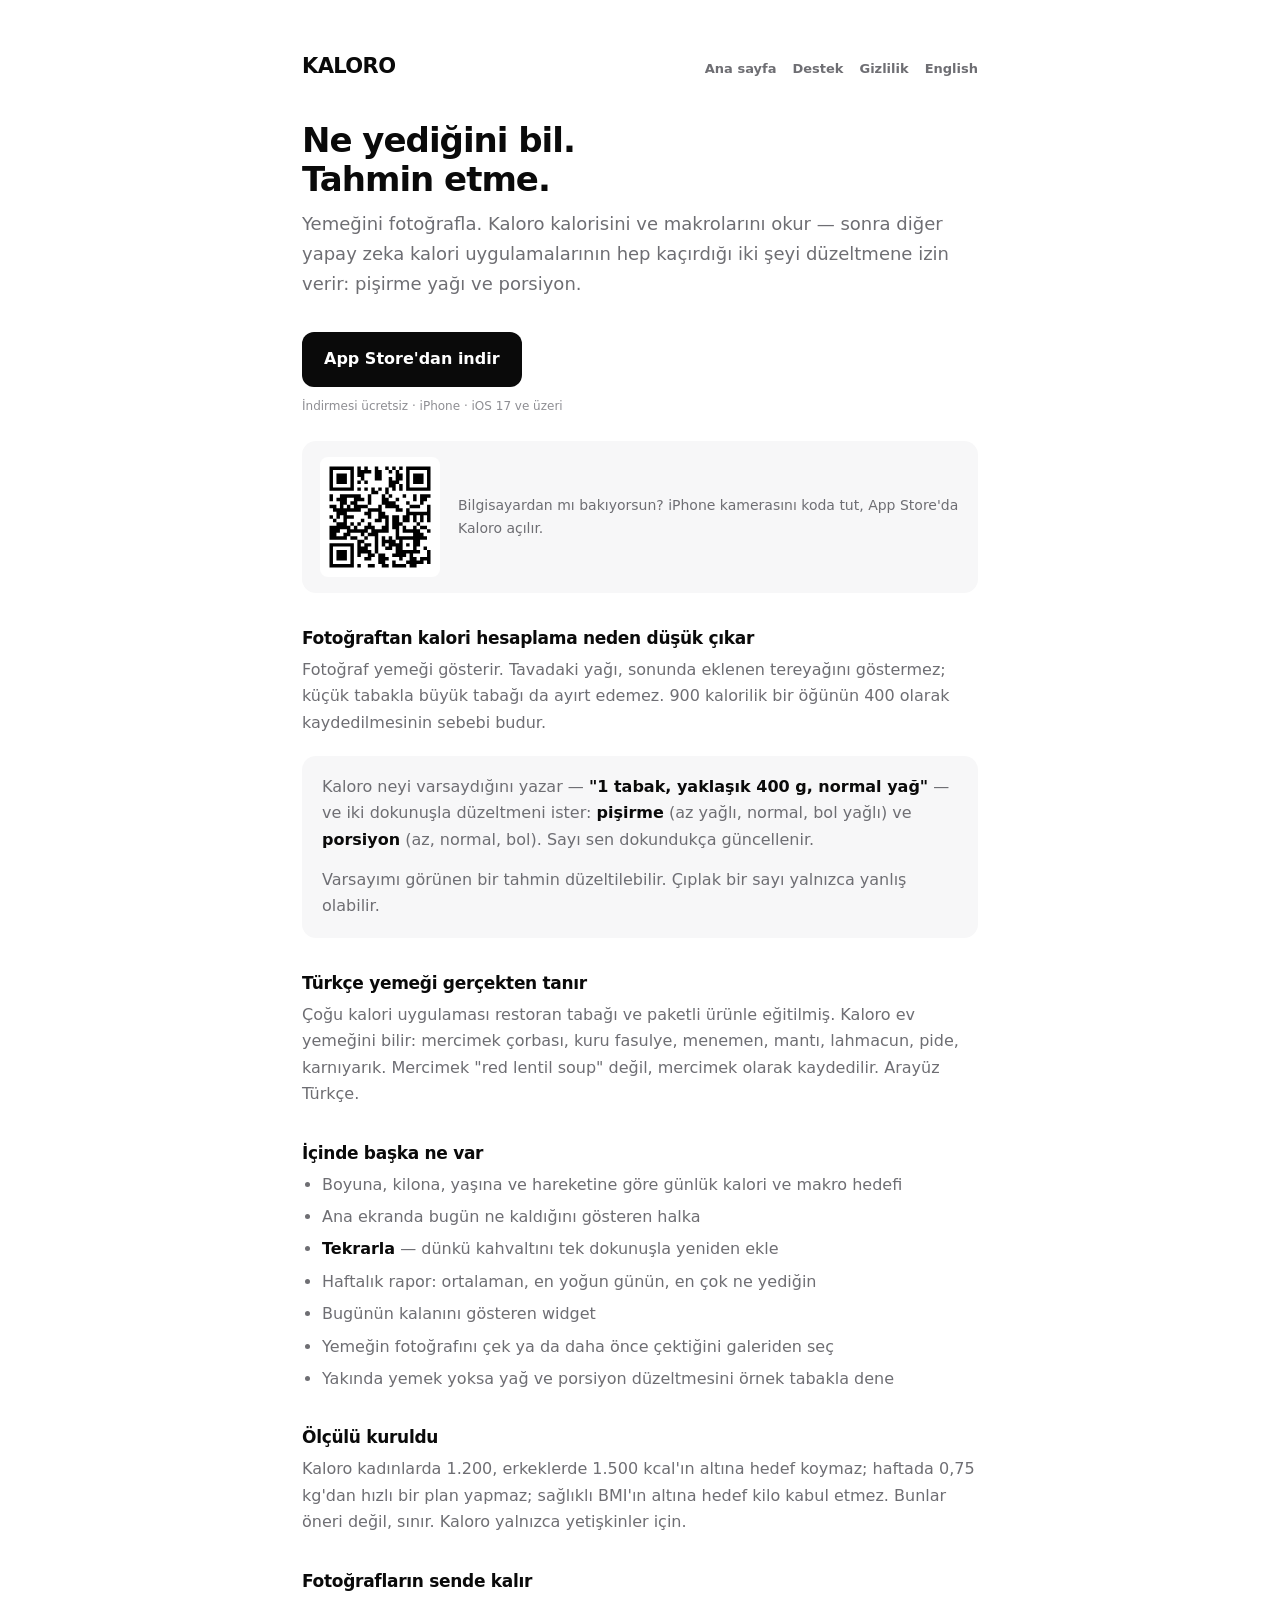
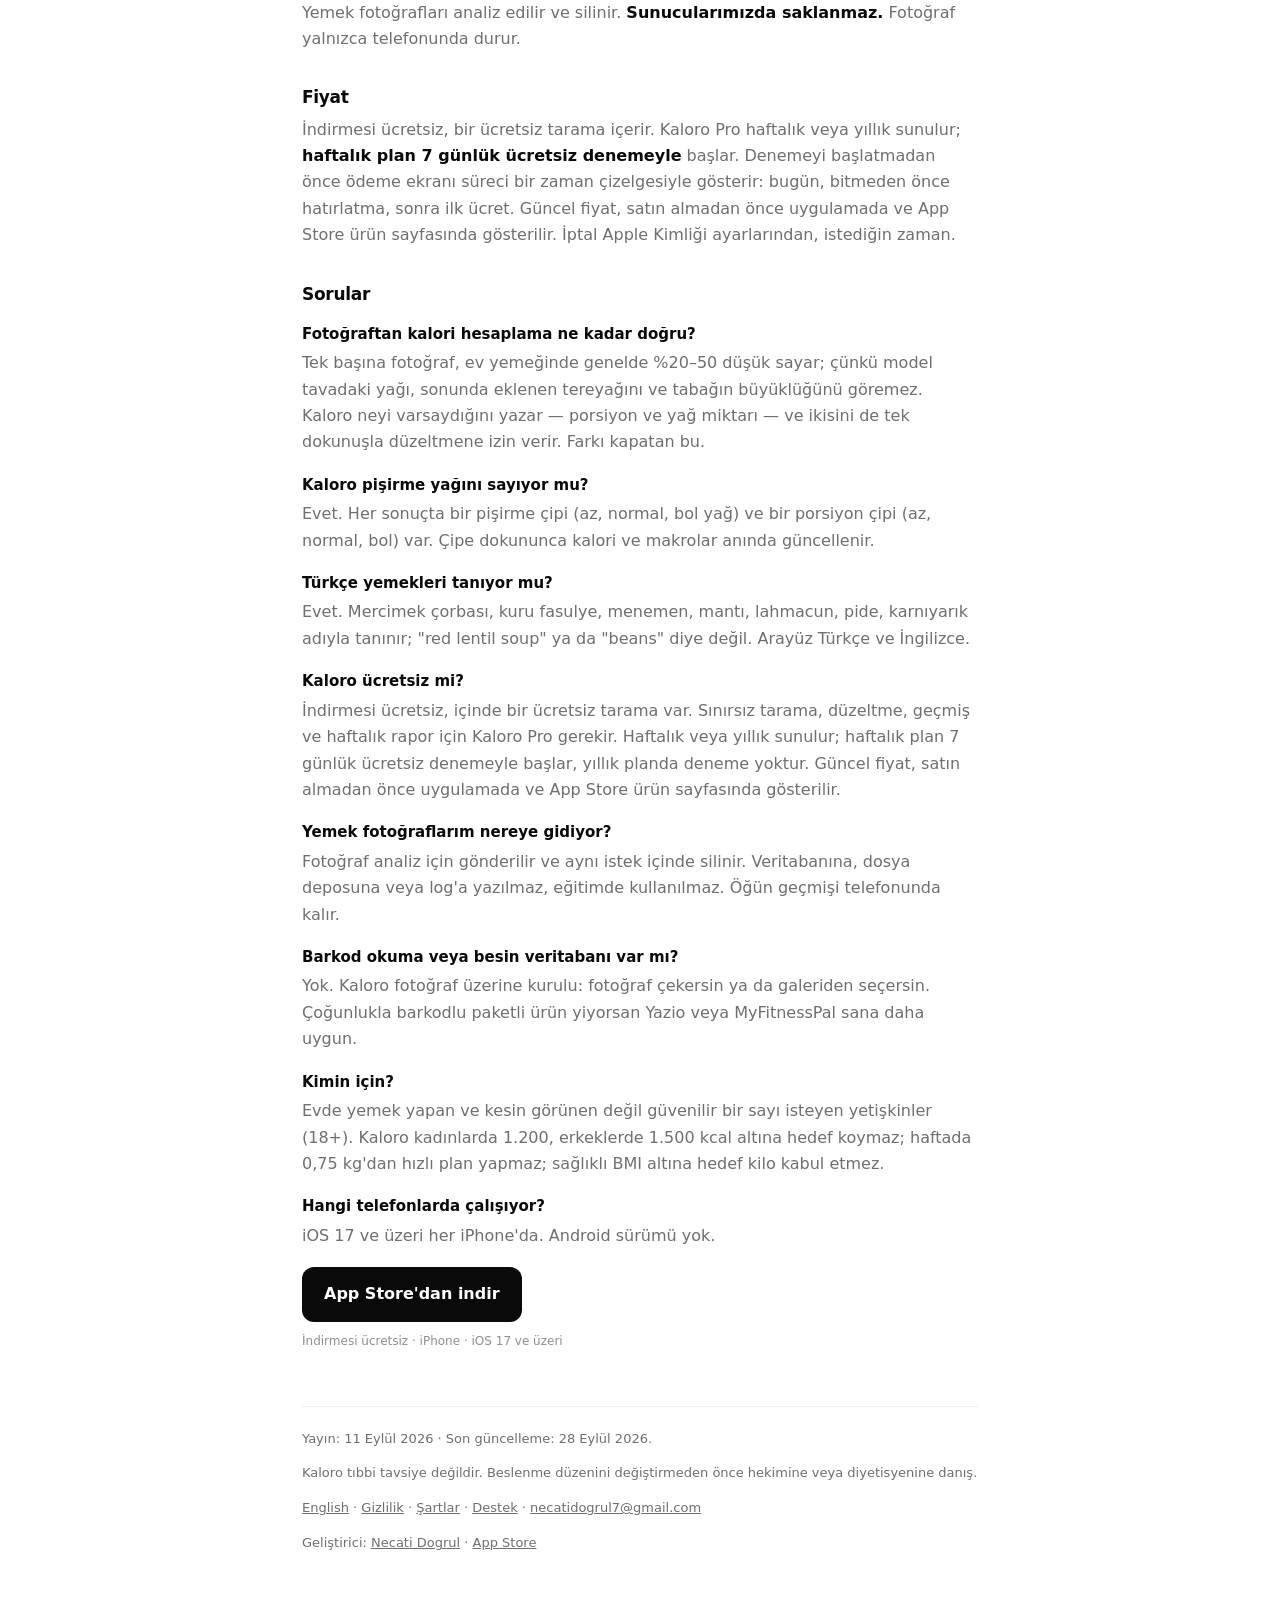
==== commit 511206b5: "Photo-only input, 30 Sep prices, 1.0.4 store names Removes the manual-entry claim (the app has no ma" ====
--- a/tr/index.html
+++ b/tr/index.html
@@ -21,8 +21,8 @@
 <meta name="twitter:image" content="https://necatidogrul.github.io/kaloro-site/og-image.png">
 <meta name="theme-color" content="#0B0B0C">
 <meta name="author" content="Necati Dogrul">
-<script type="application/ld+json">{"@context": "https://schema.org", "@type": "MobileApplication", "name": "Kaloro: Kalori Hesaplama", "alternateName": ["Kaloro", "Kaloro AI", "Kaloro Calorie Tracker", "Kaloro Kalori Hesaplama", "Kaloro Kalori"], "operatingSystem": "iOS 17.0 veya üzeri", "applicationCategory": "HealthApplication", "applicationSubCategory": "Calorie counter", "inLanguage": ["en", "tr"], "description": "Fotoğraftan kalori hesaplayan yapay zeka uygulaması. Yemeği fotoğrafla, kalori ve makroları al, sonra her fotoğrafın kaçırdığı iki şeyi düzelt: pişirme yağı ve porsiyon. Türkçe ev yemeklerini tanır. Fotoğraflar saklanmaz.", "url": "https://necatidogrul.github.io/kaloro-site/tr/", "installUrl": "https://apps.apple.com/app/id6808956115", "downloadUrl": "https://apps.apple.com/app/id6808956115", "datePublished": "2026-09-11", "author": {"@type": "Person", "name": "Necati Dogrul", "url": "https://necatidogrul.dev"}, "offers": [{"@type": "Offer", "price": "0", "priceCurrency": "TRY", "description": "Ücretsiz indirme, bir ücretsiz tarama"}, {"@type": "Offer", "price": "179.99", "priceCurrency": "TRY", "description": "Kaloro Pro haftalık, 7 gün ücretsiz deneme"}, {"@type": "Offer", "price": "799.99", "priceCurrency": "TRY", "description": "Kaloro Pro yıllık"}], "featureList": ["Photo calorie and macro estimate", "Cooking-oil correction chip", "Portion-size correction chip", "Turkish home-cooking recognition", "Daily calorie and macro targets", "Repeat yesterday's meal", "Weekly report", "Home screen widget", "Manual entry"], "screenshot": "https://necatidogrul.github.io/kaloro-site/og-image.png"}</script>
-<script type="application/ld+json">{"@context": "https://schema.org", "@type": "FAQPage", "inLanguage": "tr", "mainEntity": [{"@type": "Question", "name": "Fotoğraftan kalori hesaplama ne kadar doğru?", "acceptedAnswer": {"@type": "Answer", "text": "Tek başına fotoğraf, ev yemeğinde genelde %20–50 düşük sayar; çünkü model tavadaki yağı, sonunda eklenen tereyağını ve tabağın büyüklüğünü göremez. Kaloro neyi varsaydığını yazar — porsiyon ve yağ miktarı — ve ikisini de tek dokunuşla düzeltmene izin verir. Farkı kapatan bu."}}, {"@type": "Question", "name": "Kaloro pişirme yağını sayıyor mu?", "acceptedAnswer": {"@type": "Answer", "text": "Evet. Her sonuçta bir pişirme çipi (az, normal, bol yağ) ve bir porsiyon çipi (az, normal, bol) var. Çipe dokununca kalori ve makrolar anında güncellenir."}}, {"@type": "Question", "name": "Türkçe yemekleri tanıyor mu?", "acceptedAnswer": {"@type": "Answer", "text": "Evet. Mercimek çorbası, kuru fasulye, menemen, mantı, lahmacun, pide, karnıyarık adıyla tanınır; \"red lentil soup\" ya da \"beans\" diye değil. Arayüz Türkçe ve İngilizce."}}, {"@type": "Question", "name": "Kaloro ücretsiz mi?", "acceptedAnswer": {"@type": "Answer", "text": "İndirmesi ücretsiz, içinde bir ücretsiz tarama var. Sınırsız tarama, düzeltme, geçmiş ve haftalık rapor için Kaloro Pro gerekir. Haftalık veya yıllık sunulur; haftalık plan 7 günlük ücretsiz denemeyle başlar, yıllık planda deneme yoktur. Güncel fiyat, satın almadan önce uygulamada ve App Store ürün sayfasında gösterilir."}}, {"@type": "Question", "name": "Yemek fotoğraflarım nereye gidiyor?", "acceptedAnswer": {"@type": "Answer", "text": "Fotoğraf analiz için gönderilir ve aynı istek içinde silinir. Veritabanına, dosya deposuna veya log'a yazılmaz, eğitimde kullanılmaz. Öğün geçmişi telefonunda kalır."}}, {"@type": "Question", "name": "Barkod okuma veya besin veritabanı var mı?", "acceptedAnswer": {"@type": "Answer", "text": "Yok. Kaloro fotoğraf ve elle giriş üzerine kurulu. Çoğunlukla barkodlu paketli ürün yiyorsan Yazio veya MyFitnessPal sana daha uygun."}}, {"@type": "Question", "name": "Kimin için?", "acceptedAnswer": {"@type": "Answer", "text": "Evde yemek yapan ve kesin görünen değil güvenilir bir sayı isteyen yetişkinler (18+). Kaloro kadınlarda 1.200, erkeklerde 1.500 kcal altına hedef koymaz; haftada 0,75 kg'dan hızlı plan yapmaz; sağlıklı BMI altına hedef kilo kabul etmez."}}, {"@type": "Question", "name": "Hangi telefonlarda çalışıyor?", "acceptedAnswer": {"@type": "Answer", "text": "iOS 17 ve üzeri her iPhone'da. Android sürümü yok."}}]}</script>
+<script type="application/ld+json">{"@context": "https://schema.org", "@type": "MobileApplication", "name": "Kaloro: AI Kalori Hesaplama", "alternateName": ["Kaloro: Kalori Hesaplama", "Kaloro: Photo Calorie Counter", "Kaloro: AI Calorie Tracker", "Kaloro", "Kaloro AI", "Kaloro Calorie Tracker", "Kaloro Kalori Hesaplama", "Kaloro Kalori"], "operatingSystem": "iOS 17.0 veya üzeri", "applicationCategory": "HealthApplication", "applicationSubCategory": "Calorie counter", "inLanguage": ["en", "tr"], "description": "Fotoğraftan kalori hesaplayan yapay zeka uygulaması. Yemeği fotoğrafla, kalori ve makroları al, sonra her fotoğrafın kaçırdığı iki şeyi düzelt: pişirme yağı ve porsiyon. Türkçe ev yemeklerini tanır. Fotoğraflar saklanmaz.", "url": "https://necatidogrul.github.io/kaloro-site/tr/", "installUrl": "https://apps.apple.com/app/id6808956115", "downloadUrl": "https://apps.apple.com/app/id6808956115", "datePublished": "2026-09-11", "dateModified": "2026-09-28", "author": {"@type": "Person", "name": "Necati Dogrul", "url": "https://necatidogrul.dev"}, "offers": [{"@type": "Offer", "price": "0", "priceCurrency": "TRY", "description": "Ücretsiz indirme, bir ücretsiz tarama"}, {"@type": "Offer", "price": "129.00", "priceCurrency": "TRY", "description": "Kaloro Pro haftalık, 7 gün ücretsiz deneme"}, {"@type": "Offer", "price": "1069.99", "priceCurrency": "TRY", "description": "Kaloro Pro yıllık"}], "featureList": ["Photo calorie and macro estimate", "Cooking-oil correction chip", "Portion-size correction chip", "Turkish home-cooking recognition", "Daily calorie and macro targets", "Repeat yesterday's meal", "Weekly report", "Home screen widget", "Photo from the camera or the photo library", "Sample plate to try the oil and portion correction"], "screenshot": "https://necatidogrul.github.io/kaloro-site/og-image.png"}</script>
+<script type="application/ld+json">{"@context": "https://schema.org", "@type": "FAQPage", "inLanguage": "tr", "mainEntity": [{"@type": "Question", "name": "Fotoğraftan kalori hesaplama ne kadar doğru?", "acceptedAnswer": {"@type": "Answer", "text": "Tek başına fotoğraf, ev yemeğinde genelde %20–50 düşük sayar; çünkü model tavadaki yağı, sonunda eklenen tereyağını ve tabağın büyüklüğünü göremez. Kaloro neyi varsaydığını yazar — porsiyon ve yağ miktarı — ve ikisini de tek dokunuşla düzeltmene izin verir. Farkı kapatan bu."}}, {"@type": "Question", "name": "Kaloro pişirme yağını sayıyor mu?", "acceptedAnswer": {"@type": "Answer", "text": "Evet. Her sonuçta bir pişirme çipi (az, normal, bol yağ) ve bir porsiyon çipi (az, normal, bol) var. Çipe dokununca kalori ve makrolar anında güncellenir."}}, {"@type": "Question", "name": "Türkçe yemekleri tanıyor mu?", "acceptedAnswer": {"@type": "Answer", "text": "Evet. Mercimek çorbası, kuru fasulye, menemen, mantı, lahmacun, pide, karnıyarık adıyla tanınır; \"red lentil soup\" ya da \"beans\" diye değil. Arayüz Türkçe ve İngilizce."}}, {"@type": "Question", "name": "Kaloro ücretsiz mi?", "acceptedAnswer": {"@type": "Answer", "text": "İndirmesi ücretsiz, içinde bir ücretsiz tarama var. Sınırsız tarama, düzeltme, geçmiş ve haftalık rapor için Kaloro Pro gerekir. Haftalık veya yıllık sunulur; haftalık plan 7 günlük ücretsiz denemeyle başlar, yıllık planda deneme yoktur. Güncel fiyat, satın almadan önce uygulamada ve App Store ürün sayfasında gösterilir."}}, {"@type": "Question", "name": "Yemek fotoğraflarım nereye gidiyor?", "acceptedAnswer": {"@type": "Answer", "text": "Fotoğraf analiz için gönderilir ve aynı istek içinde silinir. Veritabanına, dosya deposuna veya log'a yazılmaz, eğitimde kullanılmaz. Öğün geçmişi telefonunda kalır."}}, {"@type": "Question", "name": "Barkod okuma veya besin veritabanı var mı?", "acceptedAnswer": {"@type": "Answer", "text": "Yok. Kaloro fotoğraf üzerine kurulu: fotoğraf çekersin ya da galeriden seçersin. Çoğunlukla barkodlu paketli ürün yiyorsan Yazio veya MyFitnessPal sana daha uygun."}}, {"@type": "Question", "name": "Kimin için?", "acceptedAnswer": {"@type": "Answer", "text": "Evde yemek yapan ve kesin görünen değil güvenilir bir sayı isteyen yetişkinler (18+). Kaloro kadınlarda 1.200, erkeklerde 1.500 kcal altına hedef koymaz; haftada 0,75 kg'dan hızlı plan yapmaz; sağlıklı BMI altına hedef kilo kabul etmez."}}, {"@type": "Question", "name": "Hangi telefonlarda çalışıyor?", "acceptedAnswer": {"@type": "Answer", "text": "iOS 17 ve üzeri her iPhone'da. Android sürümü yok."}}]}</script>
 
 <link rel="stylesheet" href="../style.css"></head><body><div class="wrap">
 <header><a class="logo" href="../tr/">KALORO</a><nav><a href="../tr/">Ana sayfa</a><a href="../support.html">Destek</a><a href="../privacy.html">Gizlilik</a><a href="../">English</a></nav></header>
@@ -48,7 +48,8 @@
 <li><strong>Tekrarla</strong> — dünkü kahvaltını tek dokunuşla yeniden ekle</li>
 <li>Haftalık rapor: ortalaman, en yoğun günün, en çok ne yediğin</li>
 <li>Bugünün kalanını gösteren widget</li>
-<li>Fotoğraf çekmek istemediğinde elle giriş</li>
+<li>Yemeğin fotoğrafını çek ya da daha önce çektiğini galeriden seç</li>
+<li>Yakında yemek yoksa yağ ve porsiyon düzeltmesini örnek tabakla dene</li>
 </ul>
 
 <h2>Ölçülü kuruldu</h2>
@@ -58,10 +59,10 @@
 <p>Yemek fotoğrafları analiz edilir ve silinir. <strong>Sunucularımızda saklanmaz.</strong> Fotoğraf yalnızca telefonunda durur.</p>
 
 <h2>Fiyat</h2>
-<p>İndirmesi ücretsiz, bir ücretsiz tarama içerir. Kaloro Pro haftalık veya yıllık sunulur; <strong>haftalık plan 7 günlük ücretsiz denemeyle</strong> başlar. Güncel fiyat, satın almadan önce uygulamada ve App Store ürün sayfasında gösterilir. İptal Apple Kimliği ayarlarından, istediğin zaman.</p>
+<p>İndirmesi ücretsiz, bir ücretsiz tarama içerir. Kaloro Pro haftalık veya yıllık sunulur; <strong>haftalık plan 7 günlük ücretsiz denemeyle</strong> başlar. Denemeyi başlatmadan önce ödeme ekranı süreci bir zaman çizelgesiyle gösterir: bugün, bitmeden önce hatırlatma, sonra ilk ücret. Güncel fiyat, satın almadan önce uygulamada ve App Store ürün sayfasında gösterilir. İptal Apple Kimliği ayarlarından, istediğin zaman.</p>
 
 <h2>Sorular</h2>
-<div class="faq"><h3>Fotoğraftan kalori hesaplama ne kadar doğru?</h3><p>Tek başına fotoğraf, ev yemeğinde genelde %20–50 düşük sayar; çünkü model tavadaki yağı, sonunda eklenen tereyağını ve tabağın büyüklüğünü göremez. Kaloro neyi varsaydığını yazar — porsiyon ve yağ miktarı — ve ikisini de tek dokunuşla düzeltmene izin verir. Farkı kapatan bu.</p><h3>Kaloro pişirme yağını sayıyor mu?</h3><p>Evet. Her sonuçta bir pişirme çipi (az, normal, bol yağ) ve bir porsiyon çipi (az, normal, bol) var. Çipe dokununca kalori ve makrolar anında güncellenir.</p><h3>Türkçe yemekleri tanıyor mu?</h3><p>Evet. Mercimek çorbası, kuru fasulye, menemen, mantı, lahmacun, pide, karnıyarık adıyla tanınır; "red lentil soup" ya da "beans" diye değil. Arayüz Türkçe ve İngilizce.</p><h3>Kaloro ücretsiz mi?</h3><p>İndirmesi ücretsiz, içinde bir ücretsiz tarama var. Sınırsız tarama, düzeltme, geçmiş ve haftalık rapor için Kaloro Pro gerekir. Haftalık veya yıllık sunulur; haftalık plan 7 günlük ücretsiz denemeyle başlar, yıllık planda deneme yoktur. Güncel fiyat, satın almadan önce uygulamada ve App Store ürün sayfasında gösterilir.</p><h3>Yemek fotoğraflarım nereye gidiyor?</h3><p>Fotoğraf analiz için gönderilir ve aynı istek içinde silinir. Veritabanına, dosya deposuna veya log'a yazılmaz, eğitimde kullanılmaz. Öğün geçmişi telefonunda kalır.</p><h3>Barkod okuma veya besin veritabanı var mı?</h3><p>Yok. Kaloro fotoğraf ve elle giriş üzerine kurulu. Çoğunlukla barkodlu paketli ürün yiyorsan Yazio veya MyFitnessPal sana daha uygun.</p><h3>Kimin için?</h3><p>Evde yemek yapan ve kesin görünen değil güvenilir bir sayı isteyen yetişkinler (18+). Kaloro kadınlarda 1.200, erkeklerde 1.500 kcal altına hedef koymaz; haftada 0,75 kg'dan hızlı plan yapmaz; sağlıklı BMI altına hedef kilo kabul etmez.</p><h3>Hangi telefonlarda çalışıyor?</h3><p>iOS 17 ve üzeri her iPhone'da. Android sürümü yok.</p></div>
+<div class="faq"><h3>Fotoğraftan kalori hesaplama ne kadar doğru?</h3><p>Tek başına fotoğraf, ev yemeğinde genelde %20–50 düşük sayar; çünkü model tavadaki yağı, sonunda eklenen tereyağını ve tabağın büyüklüğünü göremez. Kaloro neyi varsaydığını yazar — porsiyon ve yağ miktarı — ve ikisini de tek dokunuşla düzeltmene izin verir. Farkı kapatan bu.</p><h3>Kaloro pişirme yağını sayıyor mu?</h3><p>Evet. Her sonuçta bir pişirme çipi (az, normal, bol yağ) ve bir porsiyon çipi (az, normal, bol) var. Çipe dokununca kalori ve makrolar anında güncellenir.</p><h3>Türkçe yemekleri tanıyor mu?</h3><p>Evet. Mercimek çorbası, kuru fasulye, menemen, mantı, lahmacun, pide, karnıyarık adıyla tanınır; "red lentil soup" ya da "beans" diye değil. Arayüz Türkçe ve İngilizce.</p><h3>Kaloro ücretsiz mi?</h3><p>İndirmesi ücretsiz, içinde bir ücretsiz tarama var. Sınırsız tarama, düzeltme, geçmiş ve haftalık rapor için Kaloro Pro gerekir. Haftalık veya yıllık sunulur; haftalık plan 7 günlük ücretsiz denemeyle başlar, yıllık planda deneme yoktur. Güncel fiyat, satın almadan önce uygulamada ve App Store ürün sayfasında gösterilir.</p><h3>Yemek fotoğraflarım nereye gidiyor?</h3><p>Fotoğraf analiz için gönderilir ve aynı istek içinde silinir. Veritabanına, dosya deposuna veya log'a yazılmaz, eğitimde kullanılmaz. Öğün geçmişi telefonunda kalır.</p><h3>Barkod okuma veya besin veritabanı var mı?</h3><p>Yok. Kaloro fotoğraf üzerine kurulu: fotoğraf çekersin ya da galeriden seçersin. Çoğunlukla barkodlu paketli ürün yiyorsan Yazio veya MyFitnessPal sana daha uygun.</p><h3>Kimin için?</h3><p>Evde yemek yapan ve kesin görünen değil güvenilir bir sayı isteyen yetişkinler (18+). Kaloro kadınlarda 1.200, erkeklerde 1.500 kcal altına hedef koymaz; haftada 0,75 kg'dan hızlı plan yapmaz; sağlıklı BMI altına hedef kilo kabul etmez.</p><h3>Hangi telefonlarda çalışıyor?</h3><p>iOS 17 ve üzeri her iPhone'da. Android sürümü yok.</p></div>
 
 <a class="cta" href="https://apps.apple.com/app/id6808956115">App Store'dan indir</a><span class="sub">İndirmesi ücretsiz · iPhone · iOS 17 ve üzeri</span>
-<footer><p>Kaloro tıbbi tavsiye değildir. Beslenme düzenini değiştirmeden önce hekimine veya diyetisyenine danış.</p><p><a href="../">English</a> · <a href="../privacy.html">Gizlilik</a> · <a href="../terms.html">Şartlar</a> · <a href="../support.html">Destek</a> · <a href="mailto:necatidogrul7@gmail.com">necatidogrul7@gmail.com</a></p><p>Geliştirici: <a href="https://necatidogrul.dev">Necati Dogrul</a> · <a href="https://apps.apple.com/app/id6808956115">App Store</a></p></footer></div></body></html>+<footer><p>Yayın: 11 Eylül 2026 · Son güncelleme: 28 Eylül 2026.</p><p>Kaloro tıbbi tavsiye değildir. Beslenme düzenini değiştirmeden önce hekimine veya diyetisyenine danış.</p><p><a href="../">English</a> · <a href="../privacy.html">Gizlilik</a> · <a href="../terms.html">Şartlar</a> · <a href="../support.html">Destek</a> · <a href="mailto:necatidogrul7@gmail.com">necatidogrul7@gmail.com</a></p><p>Geliştirici: <a href="https://necatidogrul.dev">Necati Dogrul</a> · <a href="https://apps.apple.com/app/id6808956115">App Store</a></p></footer></div></body></html>
